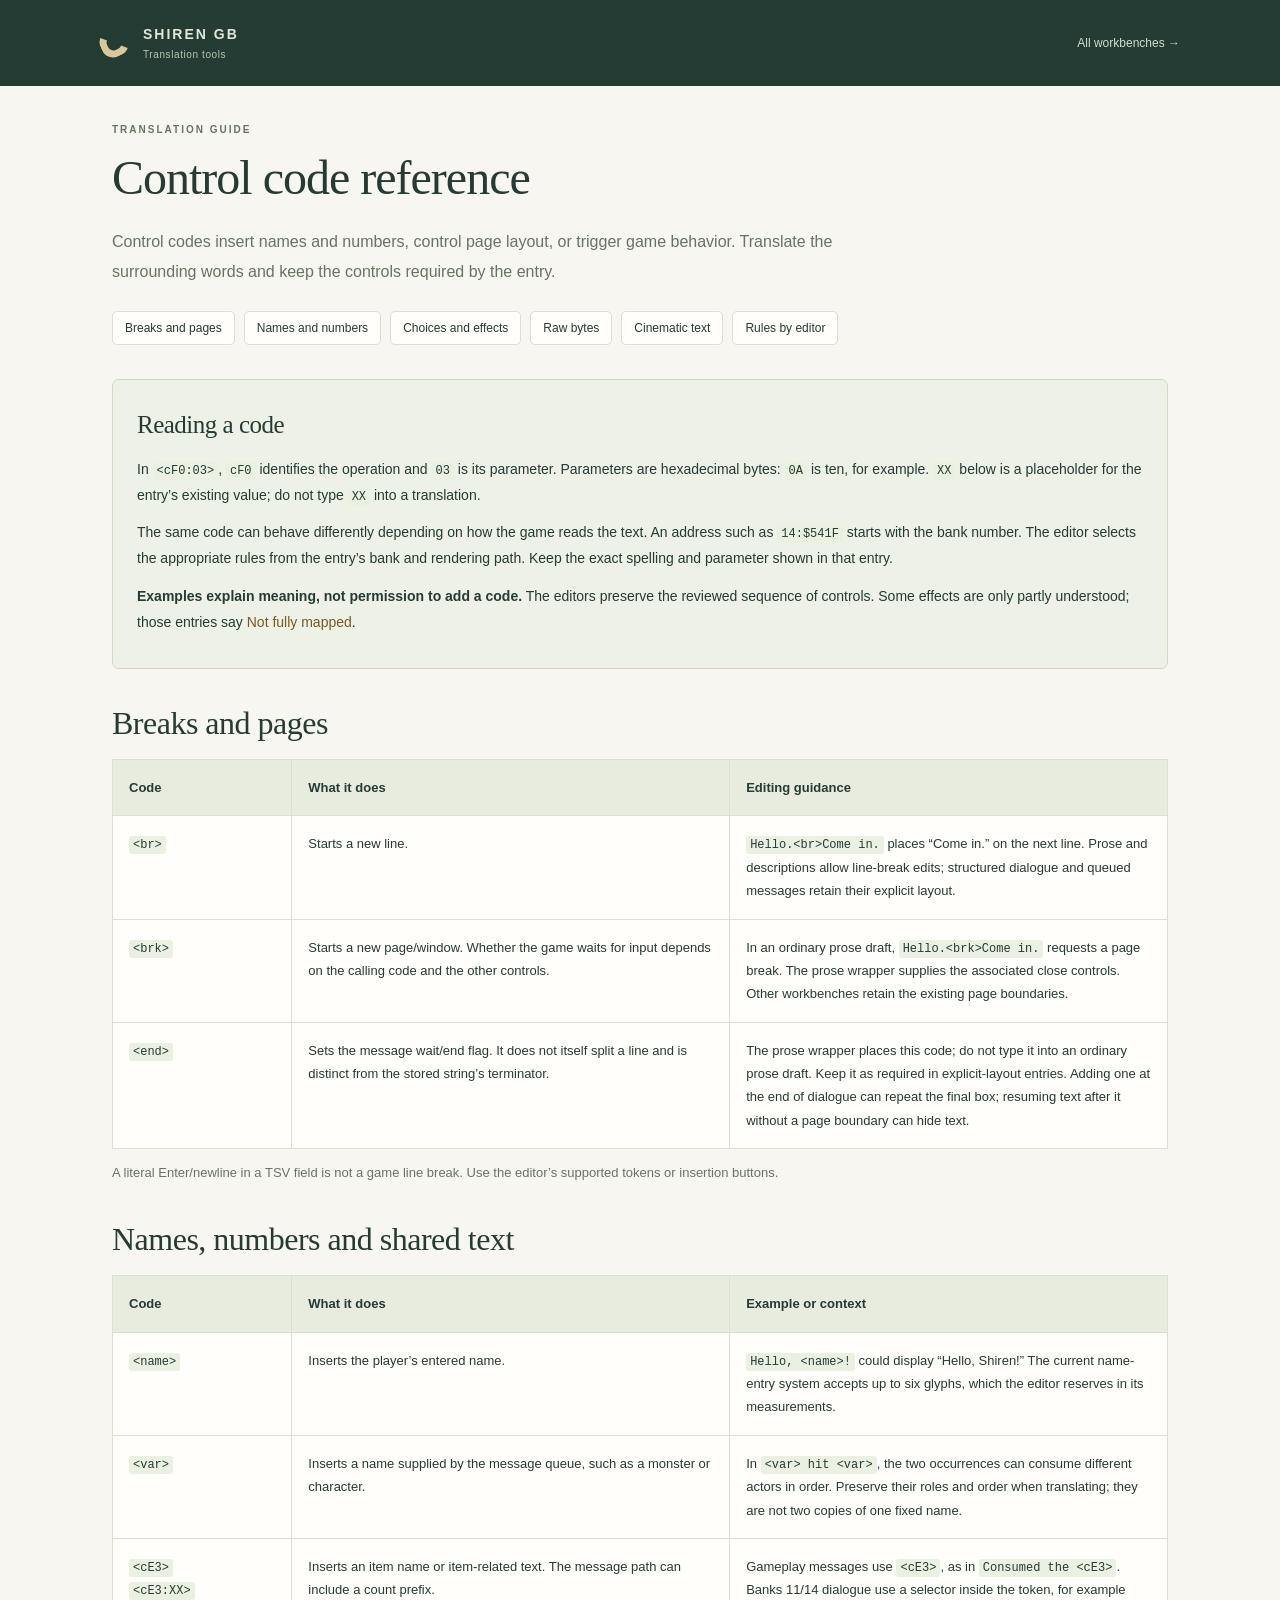
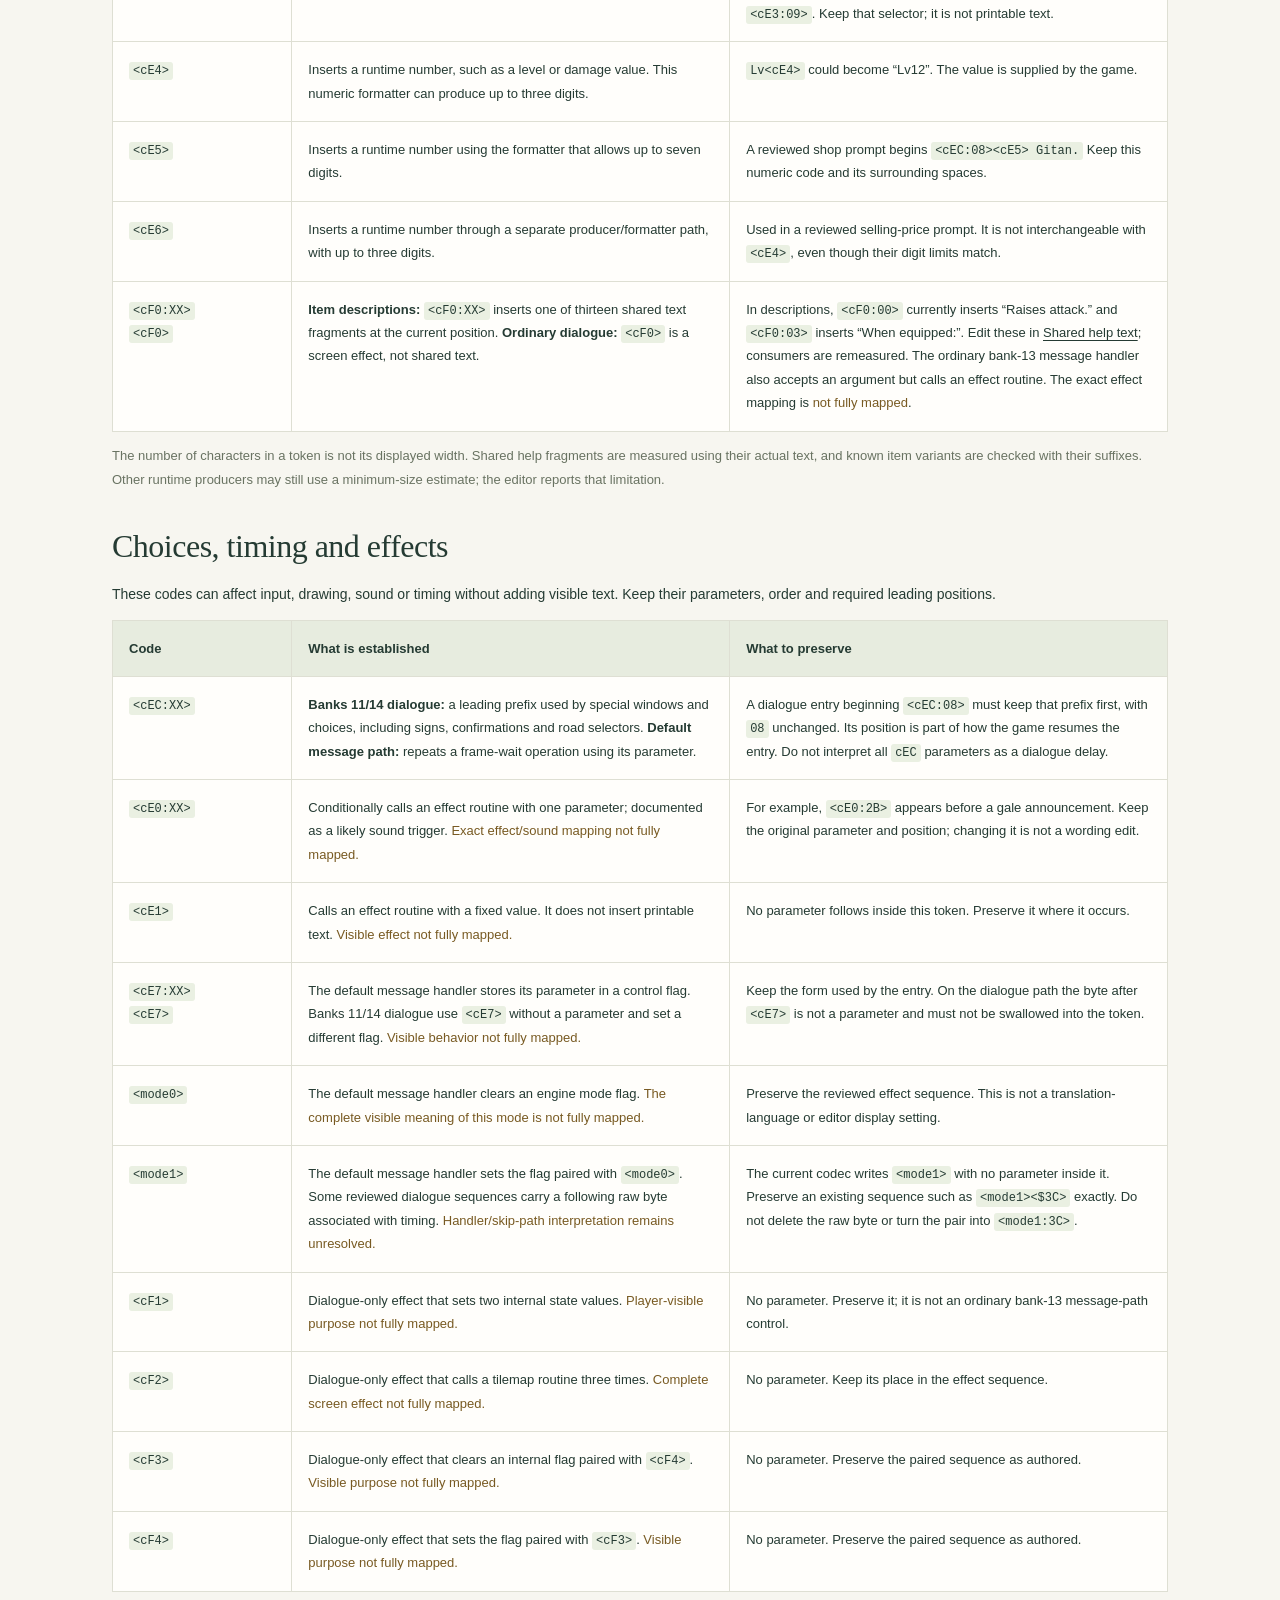
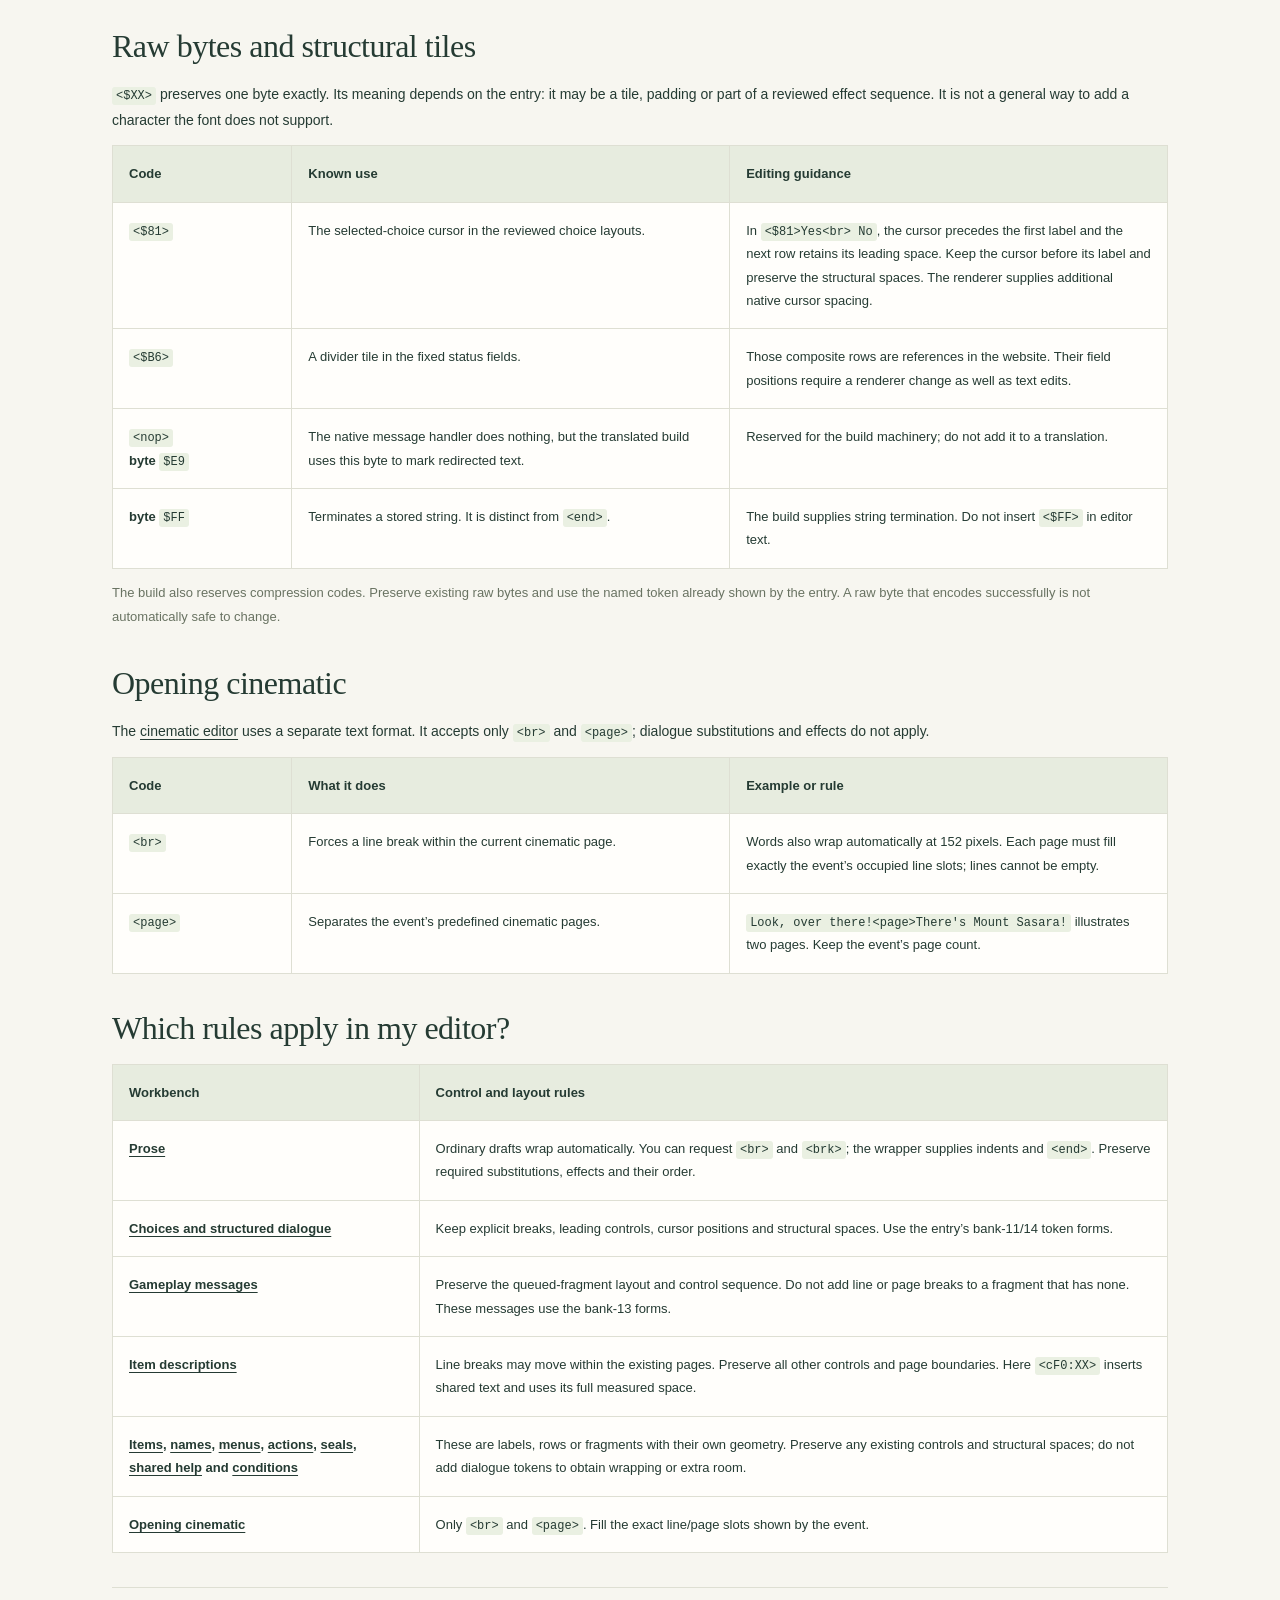
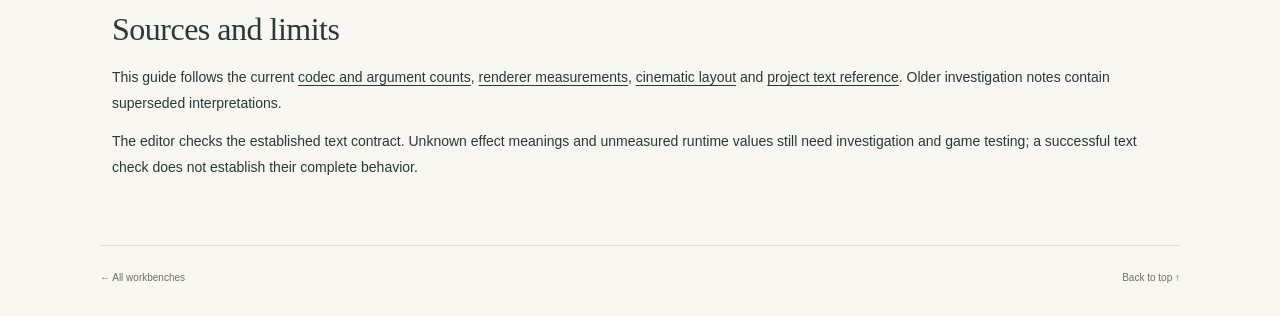
==== site/controls/index.html @ 7eb873c7 "Add control code reference linked from translation editors" ====
<!doctype html>
<html lang="en">
<head>
  <meta charset="utf-8">
  <meta name="viewport" content="width=device-width, initial-scale=1">
  <meta name="theme-color" content="#253c34">
  <meta name="description" content="Meanings, examples and editing rules for Shiren GB translation control codes, including differences between dialogue, messages and item descriptions.">
  <title>Control code reference · Shiren GB</title>
  <link rel="stylesheet" href="../style.css">
  <link rel="stylesheet" href="style.css">
</head>
<body>
  <a class="skip-link" href="#content">Skip to control code reference</a>
  <header class="masthead"><div class="header-inner"><a class="brand" href="../"><span class="moon" aria-hidden="true"></span><span>SHIREN GB<small>Translation tools</small></span></a><a class="project-link" href="../">All workbenches →</a></div></header>
  <main id="content" class="control-reference" tabindex="-1">
    <div class="eyebrow">TRANSLATION GUIDE</div>
    <h1>Control code reference</h1>
    <p class="lead">Control codes insert names and numbers, control page layout, or trigger game behavior. Translate the surrounding words and keep the controls required by the entry.</p>
    <nav class="reference-nav" aria-label="Control code sections"><a href="#layout">Breaks and pages</a><a href="#values">Names and numbers</a><a href="#effects">Choices and effects</a><a href="#raw-bytes">Raw bytes</a><a href="#cinematic">Cinematic text</a><a href="#editor-rules">Rules by editor</a></nav>

    <section class="reading-note" aria-labelledby="reading-title">
      <h2 id="reading-title">Reading a code</h2>
      <p>In <code>&lt;cF0:03&gt;</code>, <code>cF0</code> identifies the operation and <code>03</code> is its parameter. Parameters are hexadecimal bytes: <code>0A</code> is ten, for example. <code>XX</code> below is a placeholder for the entry’s existing value; do not type <code>XX</code> into a translation.</p>
      <p>The same code can behave differently depending on how the game reads the text. An address such as <code>14:$541F</code> starts with the bank number. The editor selects the appropriate rules from the entry’s bank and rendering path. Keep the exact spelling and parameter shown in that entry.</p>
      <p><strong>Examples explain meaning, not permission to add a code.</strong> The editors preserve the reviewed sequence of controls. Some effects are only partly understood; those entries say <span class="uncertain">Not fully mapped</span>.</p>
    </section>

    <section id="layout" aria-labelledby="layout-title">
      <h2 id="layout-title">Breaks and pages</h2>
      <div class="table-wrap"><table><thead><tr><th scope="col">Code</th><th scope="col">What it does</th><th scope="col">Editing guidance</th></tr></thead><tbody>
        <tr id="br"><th scope="row"><code>&lt;br&gt;</code></th><td>Starts a new line.</td><td><code>Hello.&lt;br&gt;Come in.</code> places “Come in.” on the next line. Prose and descriptions allow line-break edits; structured dialogue and queued messages retain their explicit layout.</td></tr>
        <tr id="brk"><th scope="row"><code>&lt;brk&gt;</code></th><td>Starts a new page/window. Whether the game waits for input depends on the calling code and the other controls.</td><td>In an ordinary prose draft, <code>Hello.&lt;brk&gt;Come in.</code> requests a page break. The prose wrapper supplies the associated close controls. Other workbenches retain the existing page boundaries.</td></tr>
        <tr id="end"><th scope="row"><code>&lt;end&gt;</code></th><td>Sets the message wait/end flag. It does not itself split a line and is distinct from the stored string’s terminator.</td><td>The prose wrapper places this code; do not type it into an ordinary prose draft. Keep it as required in explicit-layout entries. Adding one at the end of dialogue can repeat the final box; resuming text after it without a page boundary can hide text.</td></tr>
      </tbody></table></div>
      <p class="note">A literal Enter/newline in a TSV field is not a game line break. Use the editor’s supported tokens or insertion buttons.</p>
    </section>

    <section id="values" aria-labelledby="values-title">
      <h2 id="values-title">Names, numbers and shared text</h2>
      <div class="table-wrap"><table><thead><tr><th scope="col">Code</th><th scope="col">What it does</th><th scope="col">Example or context</th></tr></thead><tbody>
        <tr id="name"><th scope="row"><code>&lt;name&gt;</code></th><td>Inserts the player’s entered name.</td><td><code>Hello, &lt;name&gt;!</code> could display “Hello, Shiren!” The current name-entry system accepts up to six glyphs, which the editor reserves in its measurements.</td></tr>
        <tr id="var"><th scope="row"><code>&lt;var&gt;</code></th><td>Inserts a name supplied by the message queue, such as a monster or character.</td><td>In <code>&lt;var&gt; hit &lt;var&gt;</code>, the two occurrences can consume different actors in order. Preserve their roles and order when translating; they are not two copies of one fixed name.</td></tr>
        <tr id="ce3"><th scope="row"><code>&lt;cE3&gt;</code><br><code>&lt;cE3:XX&gt;</code></th><td>Inserts an item name or item-related text. The message path can include a count prefix.</td><td>Gameplay messages use <code>&lt;cE3&gt;</code>, as in <code>Consumed the &lt;cE3&gt;</code>. Banks 11/14 dialogue use a selector inside the token, for example <code>&lt;cE3:09&gt;</code>. Keep that selector; it is not printable text.</td></tr>
        <tr id="ce4"><th scope="row"><code>&lt;cE4&gt;</code></th><td>Inserts a runtime number, such as a level or damage value. This numeric formatter can produce up to three digits.</td><td><code>Lv&lt;cE4&gt;</code> could become “Lv12”. The value is supplied by the game.</td></tr>
        <tr id="ce5"><th scope="row"><code>&lt;cE5&gt;</code></th><td>Inserts a runtime number using the formatter that allows up to seven digits.</td><td>A reviewed shop prompt begins <code>&lt;cEC:08&gt;&lt;cE5&gt; Gitan.</code> Keep this numeric code and its surrounding spaces.</td></tr>
        <tr id="ce6"><th scope="row"><code>&lt;cE6&gt;</code></th><td>Inserts a runtime number through a separate producer/formatter path, with up to three digits.</td><td>Used in a reviewed selling-price prompt. It is not interchangeable with <code>&lt;cE4&gt;</code>, even though their digit limits match.</td></tr>
        <tr id="cf0"><th scope="row"><code>&lt;cF0:XX&gt;</code><br><code>&lt;cF0&gt;</code></th><td><strong>Item descriptions:</strong> <code>&lt;cF0:XX&gt;</code> inserts one of thirteen shared text fragments at the current position. <strong>Ordinary dialogue:</strong> <code>&lt;cF0&gt;</code> is a screen effect, not shared text.</td><td>In descriptions, <code>&lt;cF0:00&gt;</code> currently inserts “Raises attack.” and <code>&lt;cF0:03&gt;</code> inserts “When equipped:”. Edit these in <a href="../workbench/?subject=fragments">Shared help text</a>; consumers are remeasured. The ordinary bank-13 message handler also accepts an argument but calls an effect routine. The exact effect mapping is <span class="uncertain">not fully mapped</span>.</td></tr>
      </tbody></table></div>
      <p class="note">The number of characters in a token is not its displayed width. Shared help fragments are measured using their actual text, and known item variants are checked with their suffixes. Other runtime producers may still use a minimum-size estimate; the editor reports that limitation.</p>
    </section>

    <section id="effects" aria-labelledby="effects-title">
      <h2 id="effects-title">Choices, timing and effects</h2>
      <p>These codes can affect input, drawing, sound or timing without adding visible text. Keep their parameters, order and required leading positions.</p>
      <div class="table-wrap"><table><thead><tr><th scope="col">Code</th><th scope="col">What is established</th><th scope="col">What to preserve</th></tr></thead><tbody>
        <tr id="cec"><th scope="row"><code>&lt;cEC:XX&gt;</code></th><td><strong>Banks 11/14 dialogue:</strong> a leading prefix used by special windows and choices, including signs, confirmations and road selectors. <strong>Default message path:</strong> repeats a frame-wait operation using its parameter.</td><td>A dialogue entry beginning <code>&lt;cEC:08&gt;</code> must keep that prefix first, with <code>08</code> unchanged. Its position is part of how the game resumes the entry. Do not interpret all <code>cEC</code> parameters as a dialogue delay.</td></tr>
        <tr id="ce0"><th scope="row"><code>&lt;cE0:XX&gt;</code></th><td>Conditionally calls an effect routine with one parameter; documented as a likely sound trigger. <span class="uncertain">Exact effect/sound mapping not fully mapped.</span></td><td>For example, <code>&lt;cE0:2B&gt;</code> appears before a gale announcement. Keep the original parameter and position; changing it is not a wording edit.</td></tr>
        <tr id="ce1"><th scope="row"><code>&lt;cE1&gt;</code></th><td>Calls an effect routine with a fixed value. It does not insert printable text. <span class="uncertain">Visible effect not fully mapped.</span></td><td>No parameter follows inside this token. Preserve it where it occurs.</td></tr>
        <tr id="ce7"><th scope="row"><code>&lt;cE7:XX&gt;</code><br><code>&lt;cE7&gt;</code></th><td>The default message handler stores its parameter in a control flag. Banks 11/14 dialogue use <code>&lt;cE7&gt;</code> without a parameter and set a different flag. <span class="uncertain">Visible behavior not fully mapped.</span></td><td>Keep the form used by the entry. On the dialogue path the byte after <code>&lt;cE7&gt;</code> is not a parameter and must not be swallowed into the token.</td></tr>
        <tr id="mode0"><th scope="row"><code>&lt;mode0&gt;</code></th><td>The default message handler clears an engine mode flag. <span class="uncertain">The complete visible meaning of this mode is not fully mapped.</span></td><td>Preserve the reviewed effect sequence. This is not a translation-language or editor display setting.</td></tr>
        <tr id="mode1"><th scope="row"><code>&lt;mode1&gt;</code></th><td>The default message handler sets the flag paired with <code>&lt;mode0&gt;</code>. Some reviewed dialogue sequences carry a following raw byte associated with timing. <span class="uncertain">Handler/skip-path interpretation remains unresolved.</span></td><td>The current codec writes <code>&lt;mode1&gt;</code> with no parameter inside it. Preserve an existing sequence such as <code>&lt;mode1&gt;&lt;$3C&gt;</code> exactly. Do not delete the raw byte or turn the pair into <code>&lt;mode1:3C&gt;</code>.</td></tr>
        <tr id="cf1"><th scope="row"><code>&lt;cF1&gt;</code></th><td>Dialogue-only effect that sets two internal state values. <span class="uncertain">Player-visible purpose not fully mapped.</span></td><td>No parameter. Preserve it; it is not an ordinary bank-13 message-path control.</td></tr>
        <tr id="cf2"><th scope="row"><code>&lt;cF2&gt;</code></th><td>Dialogue-only effect that calls a tilemap routine three times. <span class="uncertain">Complete screen effect not fully mapped.</span></td><td>No parameter. Keep its place in the effect sequence.</td></tr>
        <tr id="cf3"><th scope="row"><code>&lt;cF3&gt;</code></th><td>Dialogue-only effect that clears an internal flag paired with <code>&lt;cF4&gt;</code>. <span class="uncertain">Visible purpose not fully mapped.</span></td><td>No parameter. Preserve the paired sequence as authored.</td></tr>
        <tr id="cf4"><th scope="row"><code>&lt;cF4&gt;</code></th><td>Dialogue-only effect that sets the flag paired with <code>&lt;cF3&gt;</code>. <span class="uncertain">Visible purpose not fully mapped.</span></td><td>No parameter. Preserve the paired sequence as authored.</td></tr>
      </tbody></table></div>
    </section>

    <section id="raw-bytes" aria-labelledby="raw-title">
      <h2 id="raw-title">Raw bytes and structural tiles</h2>
      <p><code>&lt;$XX&gt;</code> preserves one byte exactly. Its meaning depends on the entry: it may be a tile, padding or part of a reviewed effect sequence. It is not a general way to add a character the font does not support.</p>
      <div class="table-wrap"><table><thead><tr><th scope="col">Code</th><th scope="col">Known use</th><th scope="col">Editing guidance</th></tr></thead><tbody>
        <tr id="cursor"><th scope="row"><code>&lt;$81&gt;</code></th><td>The selected-choice cursor in the reviewed choice layouts.</td><td>In <code>&lt;$81&gt;Yes&lt;br&gt; No</code>, the cursor precedes the first label and the next row retains its leading space. Keep the cursor before its label and preserve the structural spaces. The renderer supplies additional native cursor spacing.</td></tr>
        <tr id="divider"><th scope="row"><code>&lt;$B6&gt;</code></th><td>A divider tile in the fixed status fields.</td><td>Those composite rows are references in the website. Their field positions require a renderer change as well as text edits.</td></tr>
        <tr id="nop"><th scope="row"><code>&lt;nop&gt;</code><br>byte <code>$E9</code></th><td>The native message handler does nothing, but the translated build uses this byte to mark redirected text.</td><td>Reserved for the build machinery; do not add it to a translation.</td></tr>
        <tr id="terminator"><th scope="row">byte <code>$FF</code></th><td>Terminates a stored string. It is distinct from <code>&lt;end&gt;</code>.</td><td>The build supplies string termination. Do not insert <code>&lt;$FF&gt;</code> in editor text.</td></tr>
      </tbody></table></div>
      <p class="note">The build also reserves compression codes. Preserve existing raw bytes and use the named token already shown by the entry. A raw byte that encodes successfully is not automatically safe to change.</p>
    </section>

    <section id="cinematic" aria-labelledby="cinematic-title">
      <h2 id="cinematic-title">Opening cinematic</h2>
      <p>The <a href="../workbench/?subject=cinematic">cinematic editor</a> uses a separate text format. It accepts only <code>&lt;br&gt;</code> and <code>&lt;page&gt;</code>; dialogue substitutions and effects do not apply.</p>
      <div class="table-wrap"><table><thead><tr><th scope="col">Code</th><th scope="col">What it does</th><th scope="col">Example or rule</th></tr></thead><tbody>
        <tr><th scope="row"><code>&lt;br&gt;</code></th><td>Forces a line break within the current cinematic page.</td><td>Words also wrap automatically at 152 pixels. Each page must fill exactly the event’s occupied line slots; lines cannot be empty.</td></tr>
        <tr id="page"><th scope="row"><code>&lt;page&gt;</code></th><td>Separates the event’s predefined cinematic pages.</td><td><code>Look, over there!&lt;page&gt;There's Mount Sasara!</code> illustrates two pages. Keep the event’s page count.</td></tr>
      </tbody></table></div>
    </section>

    <section id="editor-rules" aria-labelledby="editor-title">
      <h2 id="editor-title">Which rules apply in my editor?</h2>
      <div class="table-wrap"><table><thead><tr><th scope="col">Workbench</th><th scope="col">Control and layout rules</th></tr></thead><tbody>
        <tr><th scope="row"><a href="../prose/">Prose</a></th><td>Ordinary drafts wrap automatically. You can request <code>&lt;br&gt;</code> and <code>&lt;brk&gt;</code>; the wrapper supplies indents and <code>&lt;end&gt;</code>. Preserve required substitutions, effects and their order.</td></tr>
        <tr><th scope="row"><a href="../workbench/?subject=choices">Choices and structured dialogue</a></th><td>Keep explicit breaks, leading controls, cursor positions and structural spaces. Use the entry’s bank-11/14 token forms.</td></tr>
        <tr><th scope="row"><a href="../workbench/?subject=messages">Gameplay messages</a></th><td>Preserve the queued-fragment layout and control sequence. Do not add line or page breaks to a fragment that has none. These messages use the bank-13 forms.</td></tr>
        <tr><th scope="row"><a href="../workbench/?subject=descriptions">Item descriptions</a></th><td>Line breaks may move within the existing pages. Preserve all other controls and page boundaries. Here <code>&lt;cF0:XX&gt;</code> inserts shared text and uses its full measured space.</td></tr>
        <tr><th scope="row"><a href="../workbench/?subject=items">Items</a>, <a href="../workbench/?subject=names">names</a>, <a href="../workbench/?subject=menus">menus</a>, <a href="../workbench/?subject=verbs">actions</a>, <a href="../workbench/?subject=seals">seals</a>, <a href="../workbench/?subject=fragments">shared help</a> and <a href="../workbench/?subject=conditions">conditions</a></th><td>These are labels, rows or fragments with their own geometry. Preserve any existing controls and structural spaces; do not add dialogue tokens to obtain wrapping or extra room.</td></tr>
        <tr><th scope="row"><a href="../workbench/?subject=cinematic">Opening cinematic</a></th><td>Only <code>&lt;br&gt;</code> and <code>&lt;page&gt;</code>. Fill the exact line/page slots shown by the event.</td></tr>
      </tbody></table></div>
    </section>

    <section class="reference-sources" aria-labelledby="sources-title">
      <h2 id="sources-title">Sources and limits</h2>
      <p>This guide follows the current <a href="https://github.com/joey-astrologo/Shiren-GB-Monster-of-Moonlight-Village/blob/main/tools/codec.py">codec and argument counts</a>, <a href="https://github.com/joey-astrologo/Shiren-GB-Monster-of-Moonlight-Village/blob/main/tools/dialogue_preview.py">renderer measurements</a>, <a href="https://github.com/joey-astrologo/Shiren-GB-Monster-of-Moonlight-Village/blob/main/tools/intro.py">cinematic layout</a> and <a href="https://github.com/joey-astrologo/Shiren-GB-Monster-of-Moonlight-Village/blob/main/docs/TEXT_REFERENCE.md#5-control-tokens">project text reference</a>. Older investigation notes contain superseded interpretations.</p>
      <p>The editor checks the established text contract. Unknown effect meanings and unmeasured runtime values still need investigation and game testing; a successful text check does not establish their complete behavior.</p>
    </section>
  </main>
  <footer class="footer"><a href="../">← All workbenches</a><a href="#content">Back to top ↑</a></footer>
</body>
</html>
---- site/style.css ----
@charset "UTF-8";
.subject-grid{display:grid;grid-template-columns:repeat(3,minmax(0,1fr));gap:18px}.subject-card{position:relative;display:flex;flex-direction:column;border:1px solid #d0d8c5;background:#fffefb;border-radius:8px;padding:24px}.subject-count{font-size:10px;letter-spacing:.8px;color:#7d866f;margin-bottom:15px}.subject-card h3{font:25px/1.25 Georgia,serif;margin:0 0 12px}.subject-card h3 a{text-decoration:none}.subject-card p{font-size:12px;line-height:1.8;color:#697362;margin-bottom:22px}.subject-open{margin-top:auto;font-size:11px;font-weight:600;text-decoration:none}.subject-open:hover{text-decoration:underline}.coverage-link{font-size:12px;white-space:nowrap}.coverage{padding-top:30px;padding-bottom:60px;max-width:1000px}.coverage p,.coverage li{font-size:14px;line-height:1.9;margin:12px 0}.coverage h2{margin-top:36px}.coverage table{border-collapse:collapse;width:100%;margin:24px 0;background:#fffefb}.coverage th,.coverage td{text-align:left;border-bottom:1px solid #dedfd3;padding:12px;font-size:13px}.coverage th{font-weight:500}.coverage thead{background:#e7ecdf}@media(max-width:950px){.subject-grid{grid-template-columns:repeat(2,minmax(0,1fr))}}@media(max-width:600px){.subject-grid{grid-template-columns:1fr}.subject-card{padding:22px}.coverage th,.coverage td{padding:9px;font-size:11px}.coverage-link{white-space:normal;font-size:11px}.coverage table{table-layout:fixed}}
:root{color-scheme:light;--paper:#f7f6f0;--surface:#fffefb;--ink:#253b33;--muted:#697362;--line:#dedfd3;--green:#375949;--gold:#dac89d;font-family:-apple-system,BlinkMacSystemFont,"Segoe UI",sans-serif;font-size:14px}
*{box-sizing:border-box}html{scroll-behavior:smooth}body{margin:0;background:var(--paper);color:var(--ink)}a{color:inherit;touch-action:manipulation}a:focus-visible{outline:3px solid #af8948;outline-offset:5px}h1,h2,h3,p{margin:0}.skip-link{position:fixed;top:-100px;left:15px;padding:12px;z-index:10;background:white}.skip-link:focus{top:12px}.masthead{background:#253c34;color:#e1e6db}.header-inner{max-width:1144px;margin:auto;padding:26px 32px;display:flex;align-items:center;justify-content:space-between;gap:24px}.brand{display:flex;align-items:center;gap:15px;text-decoration:none;font-size:14px;letter-spacing:2px;font-weight:700}.brand small{display:block;font-size:10px;font-weight:400;letter-spacing:.6px;margin-top:7px;color:#b6c5b3}.moon{width:28px;height:28px;border:7px solid var(--gold);border-top-color:transparent;border-right-color:transparent;transform:rotate(-25deg);border-radius:45%;display:block}.project-link{font-size:12px;text-decoration:none;color:#d2dccb}.project-link span{margin-left:10px;color:var(--gold)}.project-link:hover,.hero-link:hover{text-decoration:underline;text-underline-offset:5px}main{max-width:1144px;margin:auto;padding:0 32px}.hero{display:grid;grid-template-columns:1.2fr 1fr;gap:70px;align-items:center;padding:55px 0 60px}.eyebrow{font-size:10px;letter-spacing:2px;font-weight:600;color:var(--muted)}h1{font:normal 48px/1.15 Georgia,"Times New Roman",serif;letter-spacing:-1px;margin:22px 0}.hero-copy>p{font-size:15px;line-height:1.9;color:var(--muted);max-width:430px}.hero-link{display:inline-flex;align-items:center;gap:22px;margin-top:27px;font-size:12px;font-weight:600;text-decoration:none}.hero-link span{font-size:18px}
.manuscript{position:relative;width:310px;height:255px;justify-self:center;transform:rotate(4deg)}.paper-back{position:absolute;inset:10px -12px -10px 12px;background:#e3e7d6;border:1px solid #d1d9c3;border-radius:3px;transform:rotate(-9deg)}.paper-front{position:relative;height:100%;border:1px solid #d9dccd;border-radius:3px;background:var(--surface);padding:26px;box-shadow:0 15px 30px #253c340a}.paper-heading,.paper-foot{display:flex;justify-content:space-between;align-items:center;font-size:8px;letter-spacing:1.4px;color:#7b856e}.paper-heading{padding-bottom:17px;border-bottom:1px solid var(--line)}.notebook-symbol{font:43px Georgia,serif;color:#5b7052;display:flex;justify-content:space-between;align-items:center;margin:21px 10px 17px}.notebook-symbol span{font:20px Georgia,serif;color:#a0aa90}.notebook-lines{display:grid;gap:8px;margin:0 10px 19px}.notebook-lines span{height:3px;border-radius:2px;background:#e7ebdf}.notebook-lines span:nth-child(2){width:86%}.notebook-lines span:last-child{width:66%}.paper-foot{margin-top:20px}.paper-foot span:last-child{color:#a88f59;font-size:23px}
.studios{scroll-margin-top:26px}.section-heading{display:flex;justify-content:space-between;align-items:center;gap:20px;margin-bottom:25px}h2{font:normal 32px/1.25 Georgia,serif;letter-spacing:-.5px;margin-top:9px}.poc-badge{font-size:10px;white-space:nowrap;border:1px solid #d7cfad;border-radius:4px;padding:7px 10px;color:#806d36;background:#f3efdf}.studio-card{display:grid;grid-template-columns:235px 1fr;border:1px solid #cdd5c1;border-radius:9px;overflow:hidden;background:var(--surface)}.studio-mark{background:#e7ecdf;display:flex;flex-direction:column;align-items:center;justify-content:center;gap:23px;border-right:1px solid #d6ddcb}.studio-mark>span{font:76px Georgia,serif;color:#738766}.studio-mark small{font-size:9px;letter-spacing:2px;color:#697d5c}.studio-copy{padding:32px 38px}.studio-copy h3{font:normal 33px Georgia,serif;letter-spacing:-.5px;margin:0 0 13px}.studio-copy>p{font-size:13px;line-height:1.9;color:var(--muted);max-width:580px}.features{display:flex;flex-wrap:wrap;gap:9px 20px;padding:0;list-style:none;font-size:10px;color:#647756;margin:17px 0 26px}.features li:before{content:'✓';margin-right:7px}.button{display:inline-flex;align-items:center;justify-content:space-between;gap:30px;padding:13px 17px;border:1px solid var(--green);border-radius:5px;background:var(--green);color:white;text-decoration:none;font-size:12px;font-weight:600;transition:background .15s}.button:hover{background:#294936}.button span{font-size:18px;font-weight:400}.future-note{font-size:11px;line-height:1.8;color:var(--muted);padding:19px 0 0}.how-it-works{margin:60px 0 0;padding:38px 0;border-top:1px solid var(--line)}.how-it-works h2{font-size:29px}.steps{list-style:none;display:grid;grid-template-columns:repeat(3,1fr);gap:42px;padding:0;margin:30px 0}.step-number{font:italic 20px Georgia,serif;color:#849573}.steps h3{font-size:13px;margin:14px 0 11px;font-weight:600}.steps p{font-size:12px;line-height:1.9;color:var(--muted)}code{font-size:.94em;background:#e9ecdf;padding:2px 4px;border-radius:3px}.font-note{font-size:10px;line-height:1.8;color:var(--muted)}.footer{max-width:1080px;margin:auto;border-top:1px solid var(--line);padding:23px 0 30px;display:flex;justify-content:space-between;gap:20px;font-size:10px;color:var(--muted);line-height:1.7}.footer a{text-decoration:none}.footer a:hover{text-decoration:underline;text-underline-offset:3px}
@media(max-width:1150px){.footer{margin:0 32px}.hero{gap:40px}.manuscript{width:280px}.paper-heading{font-size:7px}}
@media(max-width:760px){.header-inner{padding:22px}.brand{font-size:12px}.brand small{font-size:9px}.project-link{font-size:10px}.project-link span{margin-left:3px}main{padding:0 22px}.hero{gap:30px;padding:50px 0 55px}h1{font-size:42px}.hero-copy>p{font-size:13px}.eyebrow{font-size:9px;letter-spacing:1.5px}.manuscript{width:215px;height:235px}.paper-front{padding:19px}.paper-heading{line-height:1.7;gap:8px}.notebook-symbol{font-size:34px}.studio-card{grid-template-columns:140px 1fr}.studio-copy{padding:28px}.studio-copy h3{font-size:29px}.studio-mark>span{font-size:58px}.studio-mark small{font-size:8px}.steps{gap:24px}.footer{margin:0 22px}}
@media(max-width:560px){.hero{display:block}.hero-copy{max-width:400px}h1{font-size:38px}.hero-copy>p{font-size:14px}.manuscript{display:none}.section-heading{gap:10px}h2{font-size:28px}.poc-badge{font-size:9px;padding:6px 8px}.studio-card{display:block}.studio-mark{flex-direction:row;justify-content:space-between;padding:18px 25px;border-right:0;border-bottom:1px solid #d6ddcb}.studio-mark>span{font-size:34px}.studio-copy{padding:27px 24px}.studio-copy h3{font-size:31px}.features{gap:12px 17px}.button{width:100%}.how-it-works{margin-top:40px;padding-top:30px}.steps{grid-template-columns:1fr;gap:25px;margin-top:27px}.steps li{padding-left:42px;position:relative}.step-number{position:absolute;left:0;top:0}.steps h3{margin-top:2px}.footer{flex-direction:column;gap:12px}}
@media(prefers-reduced-motion:reduce){html{scroll-behavior:auto}*{transition:none!important}}

.control-guide-link{font-size:12px;line-height:1.8;margin:-8px 0 24px;color:var(--muted)}.control-guide-link a{color:var(--green);font-weight:600;margin-right:8px;text-underline-offset:3px}
---- site/controls/style.css ----
.control-reference{padding-top:38px;padding-bottom:30px;max-width:1120px}.control-reference h1{margin-top:15px}.control-reference .lead{max-width:780px;font-size:16px;line-height:1.85;color:var(--muted)}.reference-nav{display:flex;flex-wrap:wrap;gap:9px;margin:25px 0}.reference-nav a{font-size:12px;padding:9px 12px;border:1px solid var(--line);background:var(--surface);border-radius:5px;text-decoration:none}.reference-nav a:hover{background:#e7ecdf}.control-reference section{margin:34px 0;scroll-margin-top:20px}.control-reference h2{margin-bottom:16px}.control-reference p{font-size:14px;line-height:1.85;margin:12px 0}.control-reference code{font:12px/1.7 ui-monospace,SFMono-Regular,Consolas,monospace;background:#eaf0e2;border-radius:3px;padding:2px 4px;overflow-wrap:anywhere}.reading-note{padding:20px 24px;border:1px solid #d0d8c5;border-radius:7px;background:#edf1e6}.reading-note h2{font-size:25px}.control-reference .note{color:var(--muted);font-size:13px}.control-reference table{width:100%;border-collapse:collapse;background:var(--surface);font-size:13px;line-height:1.8}.control-reference th,.control-reference td{padding:16px;vertical-align:top;text-align:left;border:1px solid var(--line);overflow-wrap:anywhere}.control-reference thead{background:#e7ecdf}.control-reference th{font-weight:600}.control-reference tbody th{width:17%}.control-reference td{width:41.5%}.control-reference tr[id]{scroll-margin-top:20px}.control-reference tr:target{background:#f6efd9;outline:2px solid #c6b57c;outline-offset:-2px}.uncertain{color:#785a22;font-weight:500}.reference-sources{border-top:1px solid var(--line);padding-top:12px}.control-reference a{text-underline-offset:3px}.table-wrap{max-width:100%}@media(max-width:680px){.control-reference{padding:28px 18px}.control-reference h1{font-size:36px}.control-reference h2{font-size:27px}.control-reference .lead{font-size:14px}.reading-note{padding:15px}.control-reference th,.control-reference td{padding:9px;font-size:12px}.control-reference tbody th{width:24%}.control-reference td{width:38%}.control-reference code{font-size:11px}.reference-nav{gap:7px}.reference-nav a{font-size:11px;padding:8px}.header-inner{padding:20px 18px}.brand{font-size:12px}.project-link{font-size:11px}}@media print{.masthead,.reference-nav,.footer,.skip-link{display:none}.control-reference{max-width:none;padding:0}.control-reference section{break-inside:auto}.control-reference tr{break-inside:avoid}.control-reference a{color:inherit}.control-reference table{font-size:10pt}}
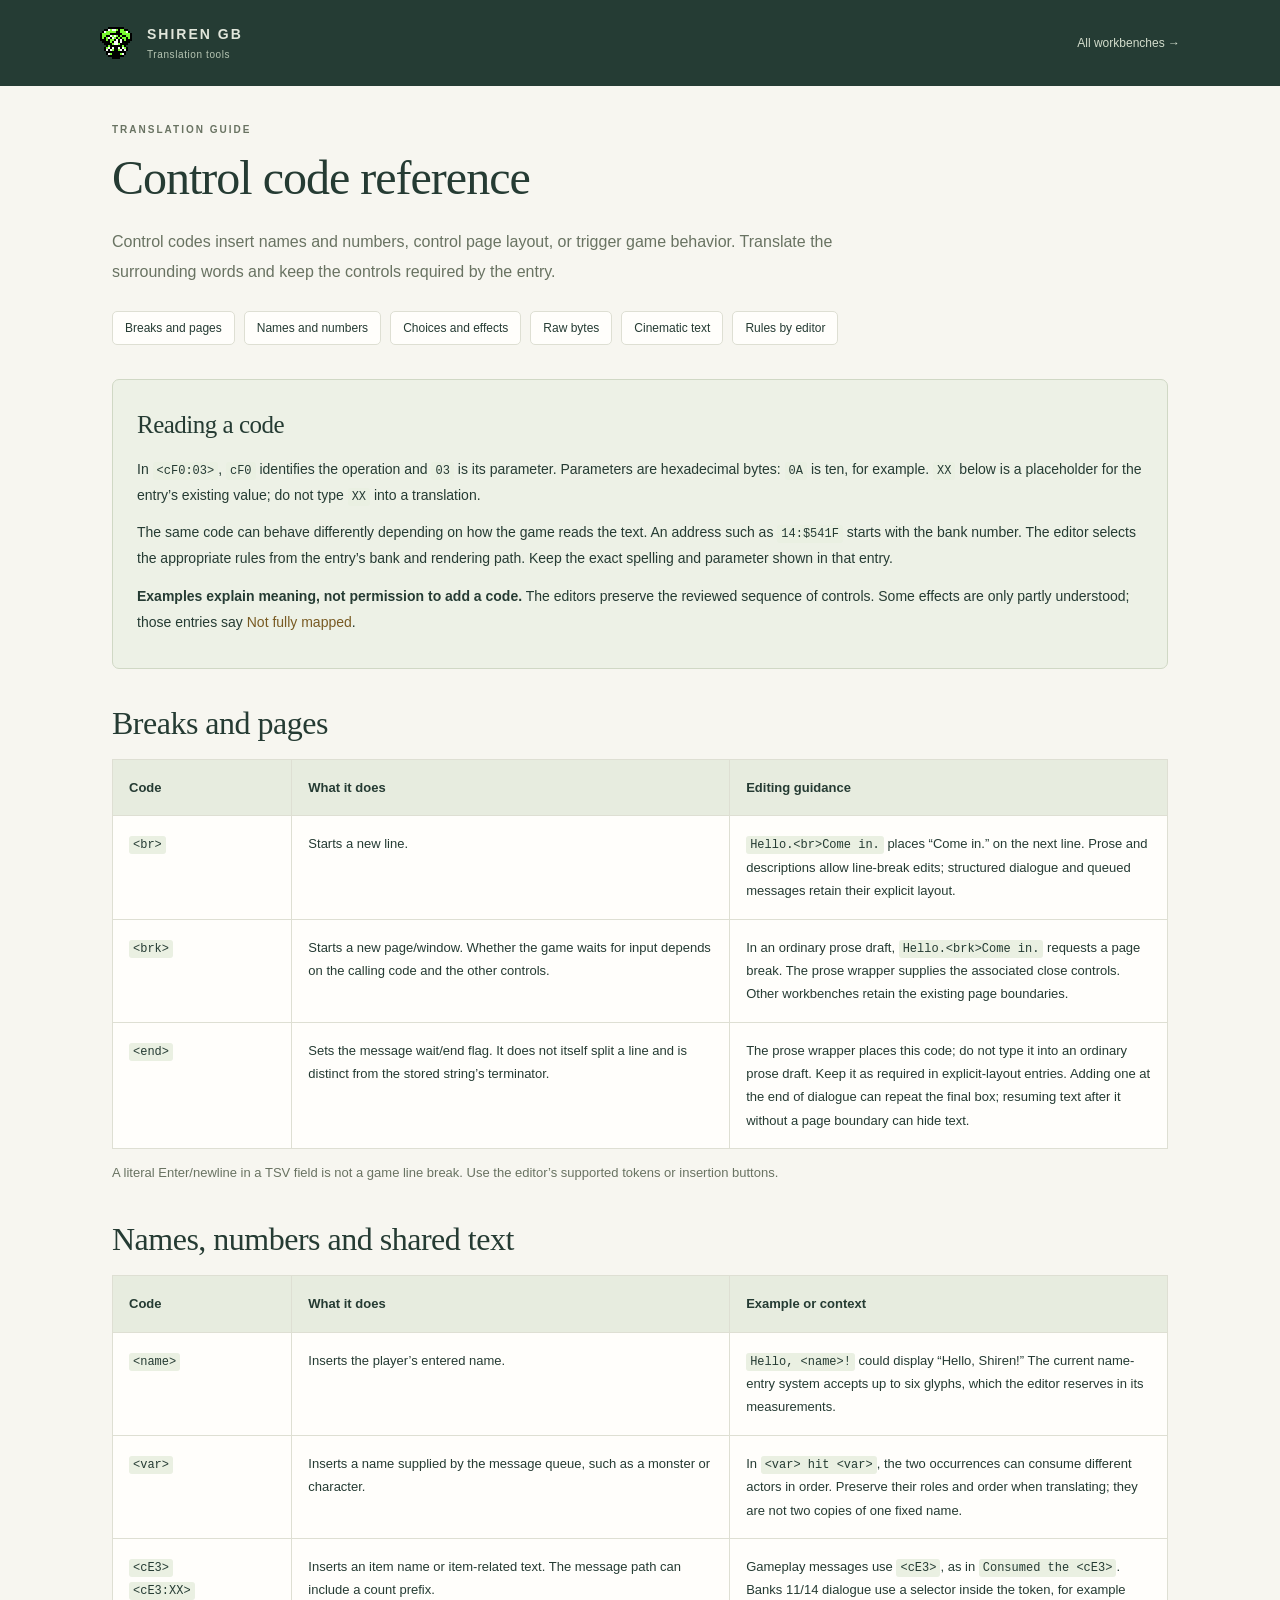
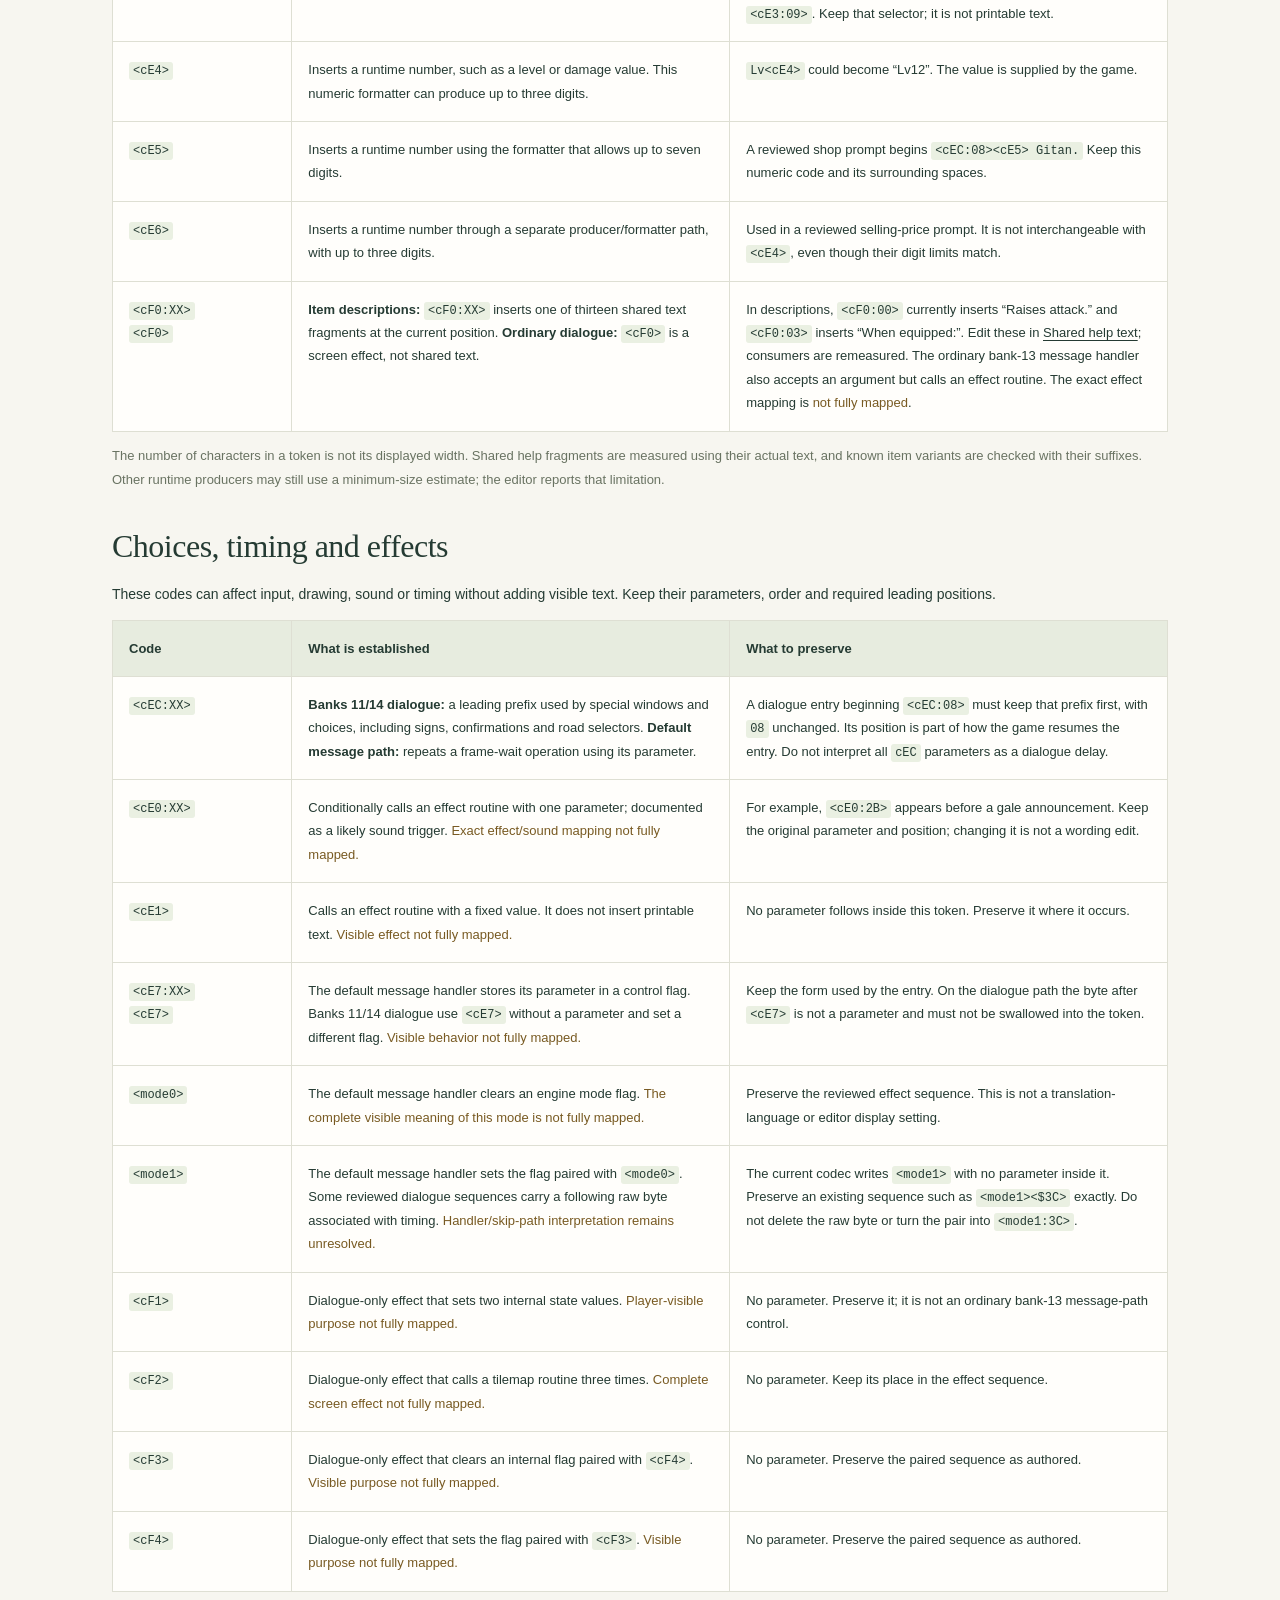
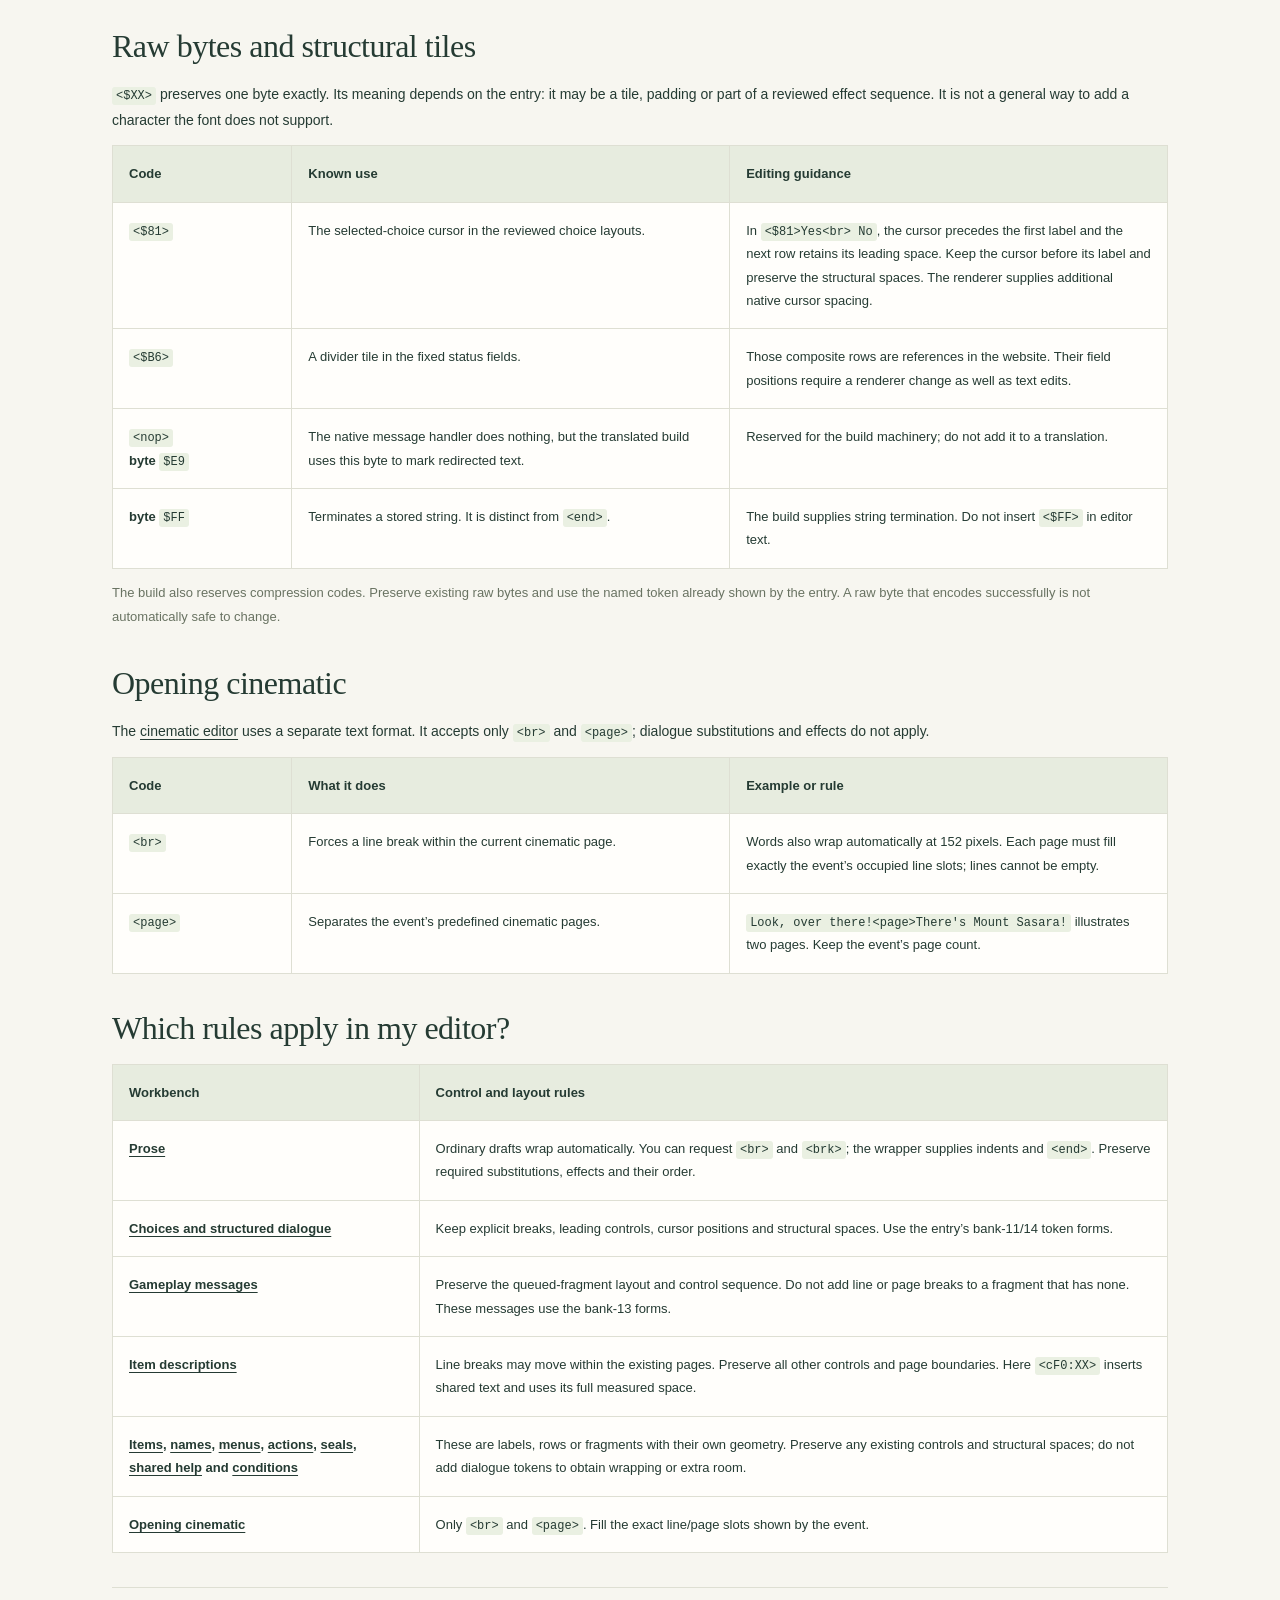
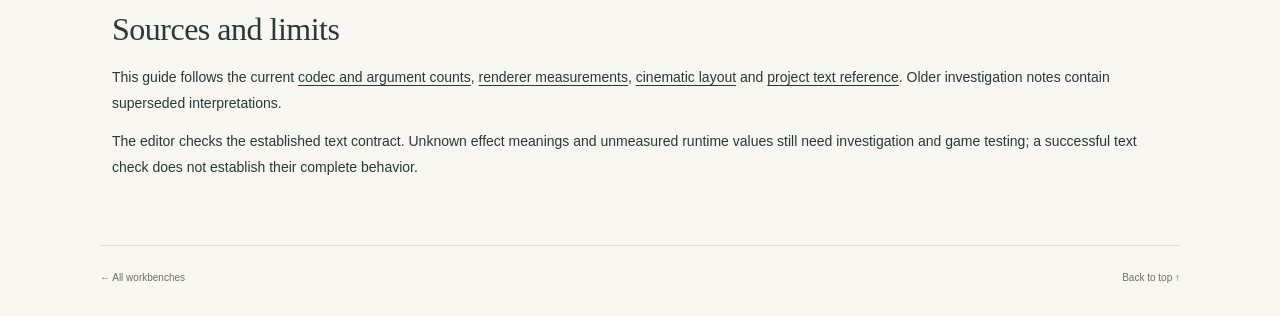
==== commit 21f80e63: "updated hosted logo" ====
--- a/site/controls/index.html
+++ b/site/controls/index.html
@@ -11,7 +11,7 @@
 </head>
 <body>
   <a class="skip-link" href="#content">Skip to control code reference</a>
-  <header class="masthead"><div class="header-inner"><a class="brand" href="../"><span class="moon" aria-hidden="true"></span><span>SHIREN GB<small>Translation tools</small></span></a><a class="project-link" href="../">All workbenches →</a></div></header>
+  <header class="masthead"><div class="header-inner"><a class="brand" href="../"><img class="shiren-sprite" src="../assets/shiren.png" width="32" height="32" alt=""><span>SHIREN GB<small>Translation tools</small></span></a><a class="project-link" href="../">All workbenches →</a></div></header>
   <main id="content" class="control-reference" tabindex="-1">
     <div class="eyebrow">TRANSLATION GUIDE</div>
     <h1>Control code reference</h1>
--- a/site/style.css
+++ b/site/style.css
@@ -1,7 +1,7 @@
 @charset "UTF-8";
 .subject-grid{display:grid;grid-template-columns:repeat(3,minmax(0,1fr));gap:18px}.subject-card{position:relative;display:flex;flex-direction:column;border:1px solid #d0d8c5;background:#fffefb;border-radius:8px;padding:24px}.subject-count{font-size:10px;letter-spacing:.8px;color:#7d866f;margin-bottom:15px}.subject-card h3{font:25px/1.25 Georgia,serif;margin:0 0 12px}.subject-card h3 a{text-decoration:none}.subject-card p{font-size:12px;line-height:1.8;color:#697362;margin-bottom:22px}.subject-open{margin-top:auto;font-size:11px;font-weight:600;text-decoration:none}.subject-open:hover{text-decoration:underline}.coverage-link{font-size:12px;white-space:nowrap}.coverage{padding-top:30px;padding-bottom:60px;max-width:1000px}.coverage p,.coverage li{font-size:14px;line-height:1.9;margin:12px 0}.coverage h2{margin-top:36px}.coverage table{border-collapse:collapse;width:100%;margin:24px 0;background:#fffefb}.coverage th,.coverage td{text-align:left;border-bottom:1px solid #dedfd3;padding:12px;font-size:13px}.coverage th{font-weight:500}.coverage thead{background:#e7ecdf}@media(max-width:950px){.subject-grid{grid-template-columns:repeat(2,minmax(0,1fr))}}@media(max-width:600px){.subject-grid{grid-template-columns:1fr}.subject-card{padding:22px}.coverage th,.coverage td{padding:9px;font-size:11px}.coverage-link{white-space:normal;font-size:11px}.coverage table{table-layout:fixed}}
 :root{color-scheme:light;--paper:#f7f6f0;--surface:#fffefb;--ink:#253b33;--muted:#697362;--line:#dedfd3;--green:#375949;--gold:#dac89d;font-family:-apple-system,BlinkMacSystemFont,"Segoe UI",sans-serif;font-size:14px}
-*{box-sizing:border-box}html{scroll-behavior:smooth}body{margin:0;background:var(--paper);color:var(--ink)}a{color:inherit;touch-action:manipulation}a:focus-visible{outline:3px solid #af8948;outline-offset:5px}h1,h2,h3,p{margin:0}.skip-link{position:fixed;top:-100px;left:15px;padding:12px;z-index:10;background:white}.skip-link:focus{top:12px}.masthead{background:#253c34;color:#e1e6db}.header-inner{max-width:1144px;margin:auto;padding:26px 32px;display:flex;align-items:center;justify-content:space-between;gap:24px}.brand{display:flex;align-items:center;gap:15px;text-decoration:none;font-size:14px;letter-spacing:2px;font-weight:700}.brand small{display:block;font-size:10px;font-weight:400;letter-spacing:.6px;margin-top:7px;color:#b6c5b3}.moon{width:28px;height:28px;border:7px solid var(--gold);border-top-color:transparent;border-right-color:transparent;transform:rotate(-25deg);border-radius:45%;display:block}.project-link{font-size:12px;text-decoration:none;color:#d2dccb}.project-link span{margin-left:10px;color:var(--gold)}.project-link:hover,.hero-link:hover{text-decoration:underline;text-underline-offset:5px}main{max-width:1144px;margin:auto;padding:0 32px}.hero{display:grid;grid-template-columns:1.2fr 1fr;gap:70px;align-items:center;padding:55px 0 60px}.eyebrow{font-size:10px;letter-spacing:2px;font-weight:600;color:var(--muted)}h1{font:normal 48px/1.15 Georgia,"Times New Roman",serif;letter-spacing:-1px;margin:22px 0}.hero-copy>p{font-size:15px;line-height:1.9;color:var(--muted);max-width:430px}.hero-link{display:inline-flex;align-items:center;gap:22px;margin-top:27px;font-size:12px;font-weight:600;text-decoration:none}.hero-link span{font-size:18px}
+*{box-sizing:border-box}html{scroll-behavior:smooth}body{margin:0;background:var(--paper);color:var(--ink)}a{color:inherit;touch-action:manipulation}a:focus-visible{outline:3px solid #af8948;outline-offset:5px}h1,h2,h3,p{margin:0}.skip-link{position:fixed;top:-100px;left:15px;padding:12px;z-index:10;background:white}.skip-link:focus{top:12px}.masthead{background:#253c34;color:#e1e6db}.header-inner{max-width:1144px;margin:auto;padding:26px 32px;display:flex;align-items:center;justify-content:space-between;gap:24px}.brand{display:flex;align-items:center;gap:15px;text-decoration:none;font-size:14px;letter-spacing:2px;font-weight:700}.brand small{display:block;font-size:10px;font-weight:400;letter-spacing:.6px;margin-top:7px;color:#b6c5b3}.shiren-sprite{display:block;width:32px;height:32px;flex:none;image-rendering:pixelated}.project-link{font-size:12px;text-decoration:none;color:#d2dccb}.project-link span{margin-left:10px;color:var(--gold)}.project-link:hover,.hero-link:hover{text-decoration:underline;text-underline-offset:5px}main{max-width:1144px;margin:auto;padding:0 32px}.hero{display:grid;grid-template-columns:1.2fr 1fr;gap:70px;align-items:center;padding:55px 0 60px}.eyebrow{font-size:10px;letter-spacing:2px;font-weight:600;color:var(--muted)}h1{font:normal 48px/1.15 Georgia,"Times New Roman",serif;letter-spacing:-1px;margin:22px 0}.hero-copy>p{font-size:15px;line-height:1.9;color:var(--muted);max-width:430px}.hero-link{display:inline-flex;align-items:center;gap:22px;margin-top:27px;font-size:12px;font-weight:600;text-decoration:none}.hero-link span{font-size:18px}
 .manuscript{position:relative;width:310px;height:255px;justify-self:center;transform:rotate(4deg)}.paper-back{position:absolute;inset:10px -12px -10px 12px;background:#e3e7d6;border:1px solid #d1d9c3;border-radius:3px;transform:rotate(-9deg)}.paper-front{position:relative;height:100%;border:1px solid #d9dccd;border-radius:3px;background:var(--surface);padding:26px;box-shadow:0 15px 30px #253c340a}.paper-heading,.paper-foot{display:flex;justify-content:space-between;align-items:center;font-size:8px;letter-spacing:1.4px;color:#7b856e}.paper-heading{padding-bottom:17px;border-bottom:1px solid var(--line)}.notebook-symbol{font:43px Georgia,serif;color:#5b7052;display:flex;justify-content:space-between;align-items:center;margin:21px 10px 17px}.notebook-symbol span{font:20px Georgia,serif;color:#a0aa90}.notebook-lines{display:grid;gap:8px;margin:0 10px 19px}.notebook-lines span{height:3px;border-radius:2px;background:#e7ebdf}.notebook-lines span:nth-child(2){width:86%}.notebook-lines span:last-child{width:66%}.paper-foot{margin-top:20px}.paper-foot span:last-child{color:#a88f59;font-size:23px}
 .studios{scroll-margin-top:26px}.section-heading{display:flex;justify-content:space-between;align-items:center;gap:20px;margin-bottom:25px}h2{font:normal 32px/1.25 Georgia,serif;letter-spacing:-.5px;margin-top:9px}.poc-badge{font-size:10px;white-space:nowrap;border:1px solid #d7cfad;border-radius:4px;padding:7px 10px;color:#806d36;background:#f3efdf}.studio-card{display:grid;grid-template-columns:235px 1fr;border:1px solid #cdd5c1;border-radius:9px;overflow:hidden;background:var(--surface)}.studio-mark{background:#e7ecdf;display:flex;flex-direction:column;align-items:center;justify-content:center;gap:23px;border-right:1px solid #d6ddcb}.studio-mark>span{font:76px Georgia,serif;color:#738766}.studio-mark small{font-size:9px;letter-spacing:2px;color:#697d5c}.studio-copy{padding:32px 38px}.studio-copy h3{font:normal 33px Georgia,serif;letter-spacing:-.5px;margin:0 0 13px}.studio-copy>p{font-size:13px;line-height:1.9;color:var(--muted);max-width:580px}.features{display:flex;flex-wrap:wrap;gap:9px 20px;padding:0;list-style:none;font-size:10px;color:#647756;margin:17px 0 26px}.features li:before{content:'✓';margin-right:7px}.button{display:inline-flex;align-items:center;justify-content:space-between;gap:30px;padding:13px 17px;border:1px solid var(--green);border-radius:5px;background:var(--green);color:white;text-decoration:none;font-size:12px;font-weight:600;transition:background .15s}.button:hover{background:#294936}.button span{font-size:18px;font-weight:400}.future-note{font-size:11px;line-height:1.8;color:var(--muted);padding:19px 0 0}.how-it-works{margin:60px 0 0;padding:38px 0;border-top:1px solid var(--line)}.how-it-works h2{font-size:29px}.steps{list-style:none;display:grid;grid-template-columns:repeat(3,1fr);gap:42px;padding:0;margin:30px 0}.step-number{font:italic 20px Georgia,serif;color:#849573}.steps h3{font-size:13px;margin:14px 0 11px;font-weight:600}.steps p{font-size:12px;line-height:1.9;color:var(--muted)}code{font-size:.94em;background:#e9ecdf;padding:2px 4px;border-radius:3px}.font-note{font-size:10px;line-height:1.8;color:var(--muted)}.footer{max-width:1080px;margin:auto;border-top:1px solid var(--line);padding:23px 0 30px;display:flex;justify-content:space-between;gap:20px;font-size:10px;color:var(--muted);line-height:1.7}.footer a{text-decoration:none}.footer a:hover{text-decoration:underline;text-underline-offset:3px}
 @media(max-width:1150px){.footer{margin:0 32px}.hero{gap:40px}.manuscript{width:280px}.paper-heading{font-size:7px}}
